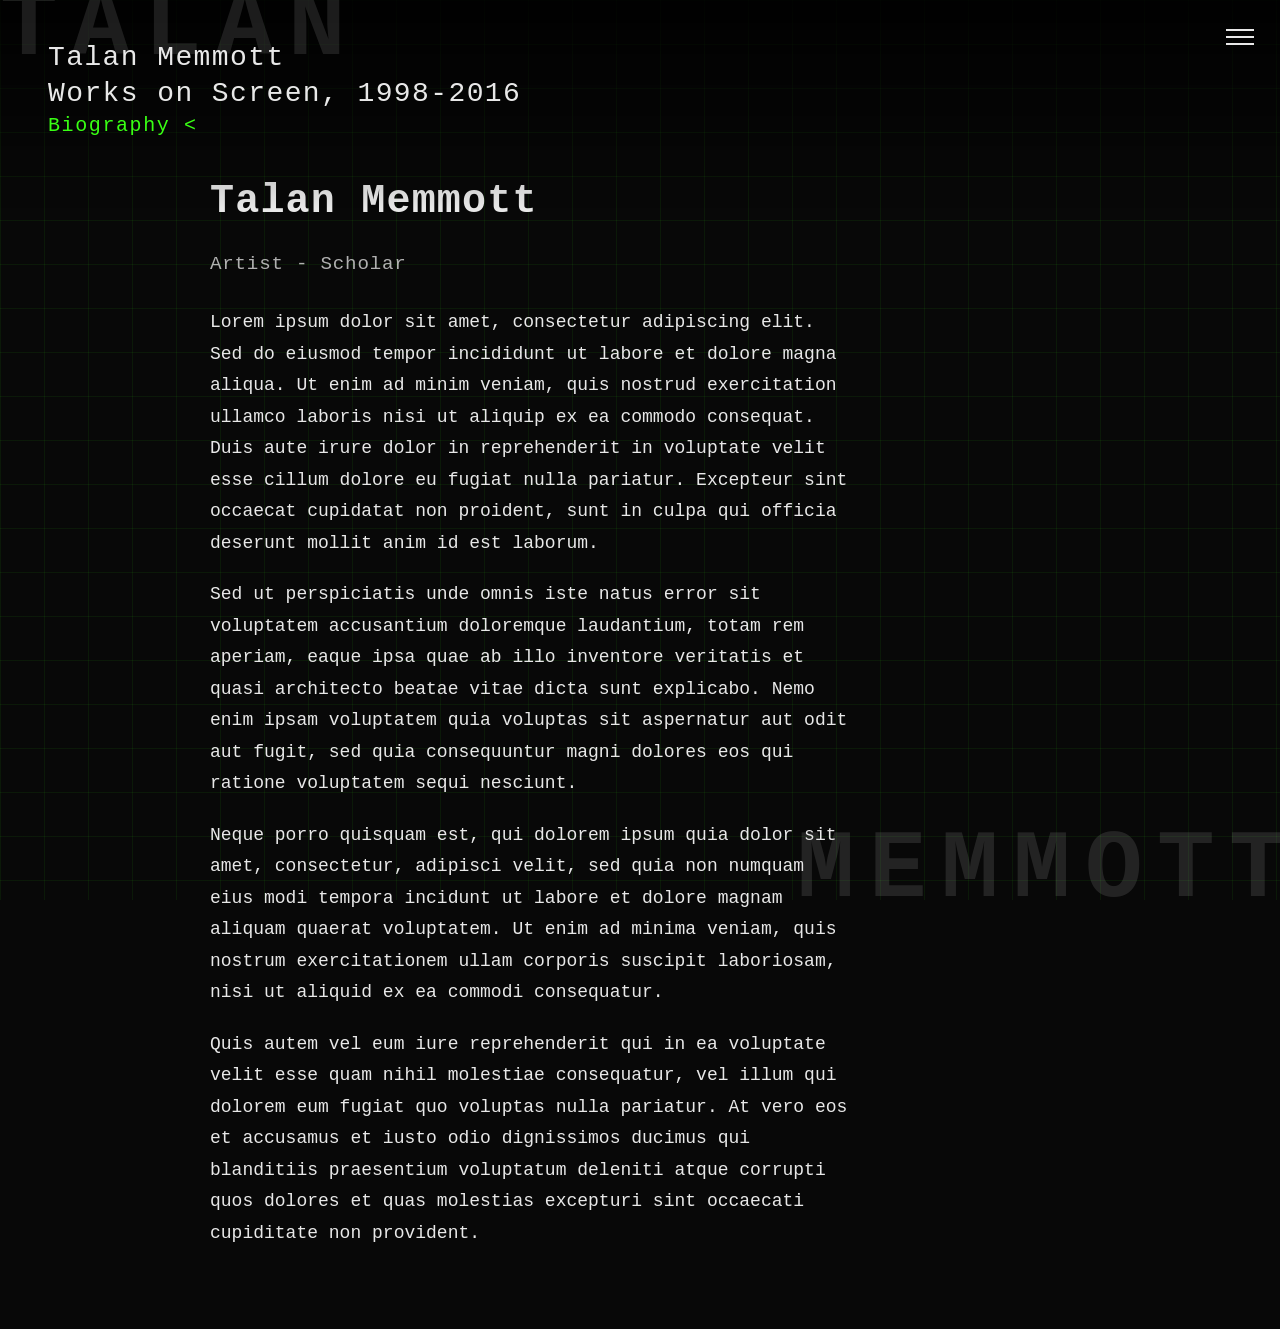
==== biography.html @ b7317182 "Expanded" ====
<!DOCTYPE html>
<html lang="en">

<head>
	<meta charset="utf-8">
	<title>Biography | Talan Memmott: Works on Screen, 1998-2016 | The NEXT</title>
	<meta name="description"
		content="Biography of Talan Memmott, net artist and electronic literature pioneer, from the exhibition held by The NEXT.">
	<meta name="viewport" content="width=device-width, initial-scale=1">
	<link rel="stylesheet" type="text/css" href="css/reset.css">
	<link rel="stylesheet" type="text/css" href="css/styles.css">
</head>

<body class="page-statement">

	<div class="bg-layer bg-grid" aria-hidden="true"></div>
	<div class="bg-texture" aria-hidden="true"></div>

	<header>
		<div class="header-titles">
			<h1><a href="index.html" class="sr-only">Talan Memmott: exhibition home</a></h1>
		</div>
		<div class="landing-talan" aria-hidden="true"><a href="index.html" class="landing-talan-link" tabindex="-1"><span class="talan-word">Talan</span><span class="landing-subtitle"><span class="subtitle-name">Talan Memmott</span>Works on Screen, 1998-2016</span></a><span class="subtitle-page">Biography</span></div>
		<div class="landing-memmott" aria-hidden="true">Memmott</div>
		<button class="nav-toggle" id="nav-toggle" aria-label="Open menu" aria-expanded="false">
			<span class="bar"></span>
			<span class="bar"></span>
			<span class="bar"></span>
		</button>
	</header>

	<main class="statement-main">

		<h2 class="work-title">Talan Memmott</h2>
		<p class="curatorial-byline">Artist - Scholar</p>

		<div class="curatorial-body">
			<p>Lorem ipsum dolor sit amet, consectetur adipiscing elit. Sed do eiusmod tempor incididunt ut labore et dolore magna aliqua. Ut enim ad minim veniam, quis nostrud exercitation ullamco laboris nisi ut aliquip ex ea commodo consequat. Duis aute irure dolor in reprehenderit in voluptate velit esse cillum dolore eu fugiat nulla pariatur. Excepteur sint occaecat cupidatat non proident, sunt in culpa qui officia deserunt mollit anim id est laborum.</p>
			<p>Sed ut perspiciatis unde omnis iste natus error sit voluptatem accusantium doloremque laudantium, totam rem aperiam, eaque ipsa quae ab illo inventore veritatis et quasi architecto beatae vitae dicta sunt explicabo. Nemo enim ipsam voluptatem quia voluptas sit aspernatur aut odit aut fugit, sed quia consequuntur magni dolores eos qui ratione voluptatem sequi nesciunt.</p>
			<p>Neque porro quisquam est, qui dolorem ipsum quia dolor sit amet, consectetur, adipisci velit, sed quia non numquam eius modi tempora incidunt ut labore et dolore magnam aliquam quaerat voluptatem. Ut enim ad minima veniam, quis nostrum exercitationem ullam corporis suscipit laboriosam, nisi ut aliquid ex ea commodi consequatur.</p>
			<p>Quis autem vel eum iure reprehenderit qui in ea voluptate velit esse quam nihil molestiae consequatur, vel illum qui dolorem eum fugiat quo voluptas nulla pariatur. At vero eos et accusamus et iusto odio dignissimos ducimus qui blanditiis praesentium voluptatum deleniti atque corrupti quos dolores et quas molestias excepturi sint occaecati cupiditate non provident.</p>
		</div>

	</main>


	<nav class="site-nav" id="site-nav" aria-label="Site navigation">
		<button class="site-nav-close" id="site-nav-close" aria-label="Close menu"><span class="lb-close-icon" aria-hidden="true">×</span> Close</button>
		<ul class="site-nav-list">
			<li><a href="index.html">Exhibition Home</a></li>
			<li><a href="introduction.html">Introduction</a></li>
			<li><a href="works.html">Works</a></li>
			<li><a href="criticism.html">Criticism</a></li>
			<li><a href="ephemera.html">Ephemera</a></li>
			<li><a href="recordings.html">Recordings</a></li>
			<li><a href="testimonials.html">Testimonials</a></li>
			<li><a href="biography.html">Biography</a></li>
			<li><a href="curatorial-statement.html">Curatorial Statement</a></li>
		</ul>
		<a href="https://the-next.eliterature.org" class="site-nav-external">&lt;&lt; return to The NEXT</a>
	</nav>
	<script src="js/global.js"></script>
</body>

</html>
---- css/styles.css ----
@font-face {
  font-family: 'Anaheim';
  src: url('../fonts/Anaheim-Regular.ttf') format('truetype');
  font-weight: 400;
  font-style: normal;
  font-display: swap;
}

@font-face {
  font-family: 'Anaheim';
  src: url('../fonts/Anaheim-Medium.ttf') format('truetype');
  font-weight: 500;
  font-style: normal;
  font-display: swap;
}

@font-face {
  font-family: 'Anaheim';
  src: url('../fonts/Anaheim-SemiBold.ttf') format('truetype');
  font-weight: 600;
  font-style: normal;
  font-display: swap;
}

@font-face {
  font-family: 'Anaheim';
  src: url('../fonts/Anaheim-Bold.ttf') format('truetype');
  font-weight: 700;
  font-style: normal;
  font-display: swap;
}

@font-face {
  font-family: 'Anaheim';
  src: url('../fonts/Anaheim-ExtraBold.ttf') format('truetype');
  font-weight: 800;
  font-style: normal;
  font-display: swap;
}

:root {
  --bg: #080808;
  --text: #e8e8e8;
  --text-dim: rgba(232, 232, 232, 0.75);
  --green: #39ff14;
  --green-dim: rgba(57, 255, 20, 0.12);
  --green-grid: rgba(57, 255, 20, 0.07);
  --card-bg: rgba(28, 28, 28, 0.95);
  --font: 'Anaheim', 'Courier New', monospace;
  --sidebar-w: 220px;
}

*,
*::before,
*::after {
  box-sizing: border-box;
  margin: 0;
  padding: 0;
}

html {
  font-size: 16px;
}

@media (prefers-reduced-motion: no-preference) {
  html {
    scroll-behavior: smooth;
  }
}

body {
  background-color: var(--bg);
  color: var(--text);
  font-family: var(--font);
  min-height: 100vh;
  overflow-x: hidden;
  position: relative;
  max-width: 1440px;
  margin-left: auto;
  margin-right: auto;
}

@media (min-width: 820px) {
  body {
    height: 100vh;
    overflow: hidden;
  }

  body.page-works {
    height: auto;
    overflow: auto;
  }

  body.page-works .page-layout {
    height: auto;
    padding-top: 8rem;
  }

    body.page-works .main-content {
    height: auto;
    overflow-y: visible;
  }
}

.sr-only {
  position: absolute;
  width: 1px;
  height: 1px;
  padding: 0;
  margin: -1px;
  overflow: hidden;
  clip: rect(0, 0, 0, 0);
  white-space: nowrap;
  border: 0;
}

.bg-layer {
  position: fixed;
  inset: 0;
  pointer-events: none;
  z-index: 0;
  contain: strict;
}

.bg-grid {
  background-image:
    linear-gradient(var(--green-grid) 1px, transparent 1px),
    linear-gradient(90deg, var(--green-grid) 1px, transparent 1px);
  background-size: 44px 44px;
}

.bg-text {
  overflow: hidden;
  display: block;
  opacity: 0.14;
}

.bg-text-col {
  display: none;
}

.bg-text-col:nth-child(2) {
  display: block;
  position: absolute;
  left: 28%;
  top: 0;
  width: 80%;
  padding: 5rem 1.25rem 0;
  font-size: 1rem;
  line-height: 1.6;
  color: var(--text);
  overflow: hidden;
  height: 100vh;
}

@media (min-width: 820px) {
  .bg-text {
    display: grid;
    grid-template-columns: repeat(3, 1fr);
    gap: 0;
    opacity: 0.18;
  }

  .bg-text-col {
    display: flex;
    padding: 0 1.25rem;
    font-size: 1rem;
    line-height: 1.6;
    color: var(--text);
    overflow: hidden;
    height: 100vh;
    align-items: flex-end;
    padding-bottom: 4vh;
  }

  .bg-text-col:nth-child(2) {
    position: static;
    width: auto;
    padding: 0 1.25rem;
    align-items: flex-start;
    padding-top: 7rem;
    opacity: 0.8;
  }

  .bg-text-col:nth-child(3) {
    align-items: center;
    opacity: 0.55;
  }
}


.bg-texture {
  position: fixed;
  inset: 0;
  background: url('../img/texture.jpeg') center center / cover no-repeat;
  mix-blend-mode: lighten;
  opacity: 0.12;
  pointer-events: none;
  z-index: 1;
}

.bg-xy {
  position: fixed;
  left: -0.25rem;
  bottom: 12%;
  top: auto;
  font-size: 9rem;
  font-weight: 700;
  color: var(--green);
  opacity: 0.18;
  letter-spacing: -0.05em;
  pointer-events: none;
  z-index: 0;
  line-height: 1;
}

@media (min-width: 820px) {
  .bg-xy {
    left: 30%;
    bottom: auto;
    top: 52%;
    font-size: 6rem;
    opacity: 0.15;
  }
}

header {
  position: sticky;
  top: 0;
  z-index: 200;
  display: flex;
  align-items: flex-start;
  justify-content: space-between;
  padding: 1.25rem 1.25rem 1rem;
  background: none;
}

header::before {
  content: '';
  position: absolute;
  top: 0;
  left: 0;
  right: 0;
  height: 13rem;
  background: linear-gradient(to bottom, rgba(0, 0, 0, 0.85) 0%, transparent 100%);
  pointer-events: none;
  z-index: -1;
}

.header-titles {
  flex: 1;
}

.header-titles h1 {
  font-size: clamp(2rem, 6vw, 3.75rem);
  font-weight: 500;
  line-height: 1;
  letter-spacing: 0.02em;
  color: var(--text);
}

.header-titles .subtitle {
  font-size: clamp(1.25rem, 3.5vw, 1.375rem);
  font-weight: 400;
  color: var(--text-dim);
  margin-top: 0.3rem;
  letter-spacing: 0.05em;
}

.nav-arrow {
  background: none;
  border: none;
  color: var(--green);
  opacity: 0.45;
  font-family: var(--font);
  font-size: 3.5rem;
  font-weight: 700;
  letter-spacing: -0.05em;
  padding: 0;
  line-height: 1;
  cursor: pointer;
  transition: opacity 0.2s;
  position: fixed;
  top: 5rem;
  right: 0.75rem;
  z-index: 90;
}

.nav-arrow:hover,
.nav-arrow:focus-visible {
  opacity: 0.7;
}

.nav-toggle {
  display: flex;
  flex-direction: column;
  gap: 5px;
  background: none;
  border: none;
  cursor: pointer;
  padding: 0.4rem;
  position: fixed;
  top: 1.4rem;
  right: 1.25rem;
  z-index: 400;
}

.nav-toggle .bar {
  display: block;
  width: 28px;
  height: 2px;
  background: var(--text);
  transition: all 0.25s;
}

.nav-toggle[aria-expanded="true"] .bar:nth-child(1) {
  transform: translateY(7px) rotate(45deg);
}

.nav-toggle[aria-expanded="true"] .bar:nth-child(2) {
  opacity: 0;
}

.nav-toggle[aria-expanded="true"] .bar:nth-child(3) {
  transform: translateY(-7px) rotate(-45deg);
}

/* Site navigation overlay */
.site-nav {
  display: flex;
  flex-direction: column;
  justify-content: center;
  position: fixed;
  inset: 0;
  z-index: 350;
  background: rgba(0, 0, 0, 0.97);
  padding: 5rem 2.5rem 3rem;
  opacity: 0;
  visibility: hidden;
  pointer-events: none;
  transition: opacity 0.3s ease, visibility 0.3s ease;
}

.site-nav.is-open {
  opacity: 1;
  visibility: visible;
  pointer-events: auto;
}

.site-nav-list {
  list-style: none;
  max-width: 640px;
}

.site-nav-list li {
  border-bottom: 1px solid rgba(255, 255, 255, 0.06);
}

.site-nav-list a {
  display: block;
  padding: 0.75rem 0;
  color: var(--text-dim);
  text-decoration: none;
  font-size: clamp(1.125rem, 3vw, 1.625rem);
  letter-spacing: 0.05em;
  text-transform: uppercase;
  font-family: var(--font);
  transition: color 0.2s;
}

.site-nav-list a:hover,
.site-nav-list a:focus-visible {
  color: var(--text);
}

.site-nav-external {
  display: block;
  margin-top: 2rem;
  color: var(--text-dim);
  text-decoration: none;
  font-size: 1rem;
  letter-spacing: 0.04em;
  font-family: var(--font);
  transition: color 0.2s;
}

.site-nav-external:hover,
.site-nav-external:focus-visible {
  color: var(--text);
}

.site-nav-close {
  position: absolute;
  top: 1.25rem;
  right: 1.25rem;
  background: none;
  border: none;
  color: var(--text-dim);
  font-size: 1rem;
  letter-spacing: 0.04em;
  cursor: pointer;
  font-family: var(--font);
  display: flex;
  align-items: center;
  gap: 0.5rem;
  padding: 0.5rem;
  transition: color 0.2s;
}

.site-nav-close:hover,
.site-nav-close:focus-visible {
  color: var(--text);
}

.site-nav-close .lb-close-icon {
  font-size: 1.5rem;
  line-height: 1;
}

.page-layout {
  position: relative;
  z-index: 10;
  display: block;
}

.sidebar-nav {
  position: fixed;
  top: 0;
  left: 0;
  width: 100%;
  height: 100%;
  background: rgba(8, 8, 8, 0.97);
  z-index: 300;
  padding: 6rem 1.5rem 2rem;
  overflow-y: auto;
  transform: translateX(-100%);
}

body.page-works .sidebar-nav {
  position: static;
  height: auto;
  overflow-y: visible;
  max-height: none;
  transform: none;
}

.sidebar-nav ul {
  list-style: none;
}

.sidebar-nav li {
  border-bottom: 1px solid rgba(255, 255, 255, 0.06);
}

.sidebar-nav a {
  display: block;
  padding: 0.65rem 0;
  color: var(--text-dim);
  text-decoration: none;
  font-size: 1.0625rem;
  letter-spacing: 0.02em;
  transition: color 0.2s;
}

.sidebar-nav a:hover,
.sidebar-nav a:focus-visible {
  color: var(--text);
}

.sidebar-nav .active a {
  color: var(--green);
}

.main-content {
  padding: 2.5rem 1.25rem 3rem;
  position: relative;
  z-index: 160;
}

.work-section {
  max-width: 900px;
  transition: opacity 0.18s ease;
}

.work-title {
  font-size: clamp(1.5rem, 5vw, 2.5rem);
  font-weight: 700;
  margin-bottom: 0;
  color: var(--text);
  letter-spacing: 0.03em;
}

.work-subtitle {
  font-size: 1.5rem;
  color: var(--text);
  opacity: 0.75;
  margin-top: -0.4rem;
  margin-bottom: 0;
}

.work-title + .curatorial-byline {
  margin-top: 0.25rem;
}

.work-subtitle + .curatorial-byline {
  margin-top: 1.75rem;
}

.work-image {
  width: 100%;
  max-width: 100%;
  aspect-ratio: 16/9;
  display: block;
  object-fit: cover;
  border: 1px solid rgba(255, 255, 255, 0.08);
  cursor: pointer;
}

#lightbox {
  display: none;
  position: fixed;
  z-index: 500;
  overflow: hidden;
  background: #000;
  will-change: left, top, width, height;
}

#lb-media-wrap {
  width: 100%;
  height: 100%;
  display: flex;
  align-items: center;
  justify-content: center;
}

#lb-img {
  width: 100%;
  height: 100%;
  object-fit: contain;
  display: block;
  pointer-events: none;
}

#lb-video {
  width: 100%;
  height: 100%;
  object-fit: contain;
  display: none;
  background: #000;
}

#lb-prev,
#lb-next {
  position: absolute;
  top: 50%;
  transform: translateY(-50%);
  background: rgba(8, 8, 8, 0.5);
  border: 1px solid rgba(255, 255, 255, 0.12);
  color: var(--text);
  font-size: 3rem;
  line-height: 1;
  width: 3rem;
  height: 5rem;
  cursor: pointer;
  display: flex;
  align-items: center;
  justify-content: center;
  transition: background 0.15s, color 0.15s;
  padding: 0;
  z-index: 3;
}

#lb-prev {
  left: 1rem;
}

#lb-next {
  right: 1rem;
}

#lb-prev:hover,
#lb-next:hover {
  background: rgba(8, 8, 8, 0.85);
  color: var(--green);
}

#lb-prev[aria-disabled="true"],
#lb-next[aria-disabled="true"] {
  cursor: default;
}

#lightbox-info {
  position: absolute;
  bottom: 2rem;
  left: 2rem;
  background: rgba(8, 8, 8, 0.82);
  border: 1px solid rgba(255, 255, 255, 0.07);
  padding: 1.1rem 2rem 1.1rem 1.4rem;
  max-width: 300px;
  backdrop-filter: blur(6px);
  -webkit-backdrop-filter: blur(6px);
  pointer-events: auto;
  z-index: 3;
}

@media (max-width: 819px) {
  #lightbox-info {
    left: 1rem;
    right: 1rem;
    bottom: 1rem;
    max-width: calc(100% - 2rem);
    pointer-events: auto;
    padding-right: 2rem;
  }
}

#lightbox-title {
  font-size: 1.375rem;
  font-weight: 700;
  color: var(--text);
  margin-bottom: 0.75rem;
  letter-spacing: -0.01em;
}

#lightbox-meta {
  display: flex;
  flex-direction: column;
  gap: 0.55rem;
}

.lb-meta-group {
  display: flex;
  flex-direction: column;
  gap: 0.1rem;
}

.lb-meta-group dt {
  font-size: 1rem;
  letter-spacing: 0.12em;
  text-transform: uppercase;
  color: rgba(255, 255, 255, 0.4);
}

.lb-meta-group dd {
  font-size: 1.0625rem;
  font-weight: 700;
  color: var(--text);
}

#lightbox-close {
  position: absolute;
  top: 1rem;
  right: 1.25rem;
  background: rgba(8, 8, 8, 0.82);
  border: 1px solid rgba(255, 255, 255, 0.25);
  color: rgba(255, 255, 255, 0.85);
  font-size: 1rem;
  font-family: var(--font);
  line-height: 1;
  cursor: pointer;
  padding: 0.35rem 0.75rem;
  opacity: 0;
  transition: background 0.15s, color 0.15s, border-color 0.15s;
  display: flex;
  align-items: center;
  gap: 0.4rem;
  letter-spacing: 0.04em;
  white-space: nowrap;
  z-index: 3;
}

.lb-close-icon {
  font-size: 1.4rem;
  line-height: 0.7;
}

#lightbox-close:hover {
  background: rgba(8, 8, 8, 0.9);
  color: #fff;
  border-color: rgba(255, 255, 255, 0.5);
}

#lightbox-close:focus {
  outline: none;
}

.work-lower {
  display: flex;
  flex-direction: column;
  gap: 1.5rem;
  margin-top: 1.5rem;
}

.work-meta {
  background: var(--card-bg);
  border: 1px solid rgba(255, 255, 255, 0.06);
  padding: 1.25rem 1.5rem;
  width: 100%;
  flex-shrink: 0;
  position: relative;
  z-index: 160;
}

.work-meta dl {
  display: flex;
  flex-direction: column;
  gap: 1rem;
}

.meta-group {
  display: flex;
  flex-direction: column;
  gap: 0.2rem;
}

.work-meta dt {
  font-size: 1rem;
  letter-spacing: 0.12em;
  text-transform: uppercase;
  color: rgba(255, 255, 255, 0.4);
}

.work-meta dd {
  font-size: 1.3rem;
  font-weight: 700;
  color: var(--text);
}

.work-quote-area {
  flex: 1;
}

.work-description {
  font-size: 1.125rem;
  line-height: 1.7;
  color: var(--text);
  margin-bottom: 0.9rem;
}

.work-quote-source {
  font-size: 1rem;
  color: var(--text-dim);
  font-weight: 500;
}

.persistent-footer {
  display: flex;
  justify-content: flex-end;
  align-items: flex-end;
  gap: 1.5rem;
  margin-top: 1.5rem;
  padding-top: 1rem;
}

.return-link {
  display: block;
  margin-top: 2.5rem;
  padding: 0.65rem 0;
  color: var(--text-dim);
  text-decoration: none;
  font-size: 1.0625rem;
  letter-spacing: 0.02em;
  transition: color 0.2s;
  border-top: 1px solid rgba(255, 255, 255, 0.06);
  padding-top: 1rem;
}

.return-link:hover,
.return-link:focus-visible {
  color: var(--text);
  text-decoration: underline;
}

/* Minimal scrollbars */
::-webkit-scrollbar {
  width: 4px;
  height: 4px;
}

::-webkit-scrollbar-track {
  background: transparent;
}

::-webkit-scrollbar-thumb {
  background: rgba(255, 255, 255, 0.15);
  border-radius: 2px;
}

::-webkit-scrollbar-thumb:hover {
  background: rgba(255, 255, 255, 0.3);
}

* {
  scrollbar-width: thin;
  scrollbar-color: rgba(255, 255, 255, 0.15) transparent;
}

.footer-eye {
  display: block;
  width: 80px;
  height: 80px;
  object-fit: cover;
  border-radius: 50%;
}

.work-section.is-transitioning {
  opacity: 0;
}

.curatorial-body {
  max-width: 640px;
  margin-top: 0.5rem;
}

.curatorial-body p {
  font-size: 1.125rem;
  line-height: 1.75;
  color: var(--text);
  margin-bottom: 1.25rem;
}

.curatorial-body p:last-child {
  margin-bottom: 0;
}

.curatorial-body a {
  color: var(--green);
  text-decoration: underline;
  text-underline-offset: 0.2em;
}

.curatorial-body a:hover {
  opacity: 0.75;
}

.curatorial-body h3 {
  font-size: 1rem;
  font-weight: 600;
  color: var(--text);
  margin-top: 2.5rem;
  margin-bottom: 0.5rem;
  letter-spacing: 0.05em;
  text-transform: uppercase;
}

.nav-arrow[disabled] {
  opacity: 0.2;
  cursor: default;
  pointer-events: none;
}

@media (min-width: 820px) {



  :root {
    --header-h: 8rem;
  }

  header {
    position: sticky;
    top: 0;
    left: 0;
    width: 100%;
    height: auto;
    padding: 1.25rem 1.5rem 1rem;
    border-right: none;
    display: flex;
    flex-direction: row;
    justify-content: space-between;
    align-items: flex-start;
    z-index: 200;
  }

  .header-titles h1 {
    font-size: clamp(2rem, 5vw, 3.75rem);
    letter-spacing: -0.02em;
    line-height: 1;
  }

  .header-titles .subtitle {
    font-size: clamp(1rem, 2vw, 1.375rem);
    margin-top: 0.3rem;
    letter-spacing: 0.05em;
  }


  .nav-arrow {
    display: block;
    position: fixed;
    top: 35vh;
    right: 4.5rem;
    font-size: 3rem;
    padding: 0;
    z-index: 200;
  }


  .sidebar-nav {
    position: sticky;
    top: 0;
    width: var(--sidebar-w);
    flex-shrink: 0;
    height: calc(100vh - var(--header-h));
    padding: 1.25rem 1.5rem 2rem;
    border-right: 1px solid rgba(255, 255, 255, 0.05);
    background: transparent;
    overflow-y: auto;
    transform: none;
    z-index: 10;
    align-self: flex-start;
  }

  .page-layout {
    display: flex;
    flex-direction: row;
    align-items: flex-start;
    height: calc(100vh - var(--header-h));
  }

  .main-content {
    flex: 1;
    min-width: 0;
    max-width: 1000px;
    margin-left: auto;
    padding: 2.5rem 3rem 5rem;
    height: calc(100vh - var(--header-h));
    overflow-y: auto;
  }



  .work-section {
    display: grid;
    grid-template-columns: 240px 1fr;
    grid-template-rows: auto auto;
    column-gap: 0;
    row-gap: 0;
    max-width: none;
    overflow: visible;
    align-items: start;
  }


  .work-title {
    grid-column: 1 / -1;
    grid-row: 1;
    margin-bottom: 0;
    padding-right: 1.5rem;
    align-self: start;
    position: relative;
    z-index: 2;
    mix-blend-mode: difference;
    transform: translateY(-55%);
  }


  .work-section figure {
    grid-column: 2;
    grid-row: 1;
    margin: 0;
    margin-left: -40px;
    width: calc(100% + 40px);
    position: relative;
    z-index: 1;
  }

  .work-image {
    width: 100%;
    max-width: 100%;
    display: block;
  }


  .work-lower {
    display: contents;
  }


  .work-meta {
    grid-column: 1;
    grid-row: 2;
    width: auto;
    align-self: start;
    position: relative;
    z-index: 3;
    margin-top: -110px;
  }


  .work-quote-area {
    grid-column: 2;
    grid-row: 2;
    padding-top: 1.5rem;
    padding-left: 2rem;
  }


  .curatorial-byline {
    grid-column: 1 / -1;
    grid-row: 2;
    margin-top: 0;
  }

  .curatorial-body {
    grid-column: 1 / -1;
    grid-row: 3;
    max-width: 640px;
  }


  .persistent-footer {
    position: fixed;
    bottom: 1.75rem;
    right: 1.75rem;
    z-index: 50;
    margin-top: 0;
    padding-top: 0;
    flex-direction: row;
    align-items: center;
    gap: 0;
  }

}

@media (prefers-reduced-motion: reduce) {
  .nav-toggle .bar,
  .site-nav,
  .site-nav-close {
    transition: none;
  }

  .work-section {
    transition: none;
  }
}

:focus-visible {
  outline: 2px solid var(--green);
  outline-offset: 3px;
}

#lb-strip {
  position: absolute;
  bottom: 2rem;
  right: 2rem;
  display: flex;
  gap: 0.5rem;
  align-items: center;
  z-index: 10;
}

.lb-strip-item {
  background: rgba(8, 8, 8, 0.65);
  border: 1px solid rgba(255, 255, 255, 0.18);
  color: rgba(255, 255, 255, 0.55);
  font-family: var(--font);
  font-size: 1rem;
  display: flex;
  align-items: center;
  gap: 0.4rem;
  padding: 0.35rem 0.75rem;
  cursor: pointer;
  transition: background 0.15s, color 0.15s, border-color 0.15s;
  white-space: nowrap;
  letter-spacing: 0.04em;
}

.lb-strip-item:hover {
  background: rgba(8, 8, 8, 0.9);
  color: var(--text);
  border-color: rgba(255, 255, 255, 0.4);
}

.lb-strip-item.is-active {
  border-color: var(--green);
  color: var(--text);
  background: rgba(8, 8, 8, 0.85);
}

.lb-strip-icon {
  font-size: 1rem;
  opacity: 0.7;
  line-height: 1;
}

.lb-strip-item.is-active .lb-strip-icon {
  color: var(--green);
  opacity: 1;
}

.eye-btn {
  background: none;
  border: none;
  padding: 0;
  cursor: pointer;
  display: none;
  flex-shrink: 0;
  border-radius: 50%;
  transition: opacity 0.2s;
}

.eye-btn:hover,
.eye-btn:focus-visible {
  opacity: 0.75;
}

@media (min-width: 820px) {
  .eye-btn {
    display: block;
  }
}

#eye-line {
  display: none;
  position: fixed;
  height: 2px;
  background: var(--green);
  box-shadow: 0 0 8px var(--green), 0 0 2px var(--green);
  pointer-events: none;
  z-index: 49;
  transform: translateY(-50%);
}

#lb-iframe {
  display: none;
  border: 0;
  background: #000;
}

.lb-iframe-fallback {
  position: absolute;
  top: 50%;
  left: 50%;
  transform: translate(-50%, -50%);
  color: var(--text-dim);
  font-size: 1rem;
  text-align: center;
  padding: 1.5rem;
  max-width: 320px;
}

.work-title::selection,
.work-title *::selection {
  background: rgba(255, 255, 255, 0.12);
  color: var(--text);
}

#work-heading:focus {
  outline: none;
}

@media (max-width: 819px) {
  #lb-strip {
    left: 0;
    right: 0;
    bottom: auto;
    top: 1rem;
    width: 100%;
    overflow-x: auto;
    justify-content: flex-start;
    padding: 0 1rem;
    scrollbar-width: none;
  }

  #lightbox-close {
    top: 3.75rem;
    right: 0.75rem;
  }

  #lb-strip::-webkit-scrollbar {
    display: none;
  }

  .page-layout {
    padding-top: 4rem;
  }

  body.page-landing.page-works .landing-main {
    justify-content: flex-start;
    padding-top: 9rem;
  }
}



#lb-info-toggle {
  display: flex;
  position: absolute;
  top: 50%;
  right: 0.75rem;
  transform: translateY(-50%);
  background: none;
  border: none;
  color: var(--text-dim);
  cursor: pointer;
  align-items: center;
  justify-content: center;
  padding: 2px;
  width: 16px;
  height: 16px;
}

#lightbox-info:not(.is-collapsed) #lb-info-toggle {
  top: 0.9rem;
  transform: none;
}

#lb-info-toggle::before {
  content: '';
  display: block;
  width: 7px;
  height: 7px;
  border-right: 2px solid currentColor;
  border-bottom: 2px solid currentColor;
  transform: rotate(45deg) translate(-2px, -2px);
  transition: transform 0.2s;
}

#lb-info-toggle.is-up::before {
  transform: rotate(-135deg) translate(-2px, -2px);
}

#lb-info-toggle:hover {
  color: var(--text);
}

#lightbox-info.is-collapsed {
  width: auto;
  max-width: none;
  padding: 0.4rem 2rem 0.4rem 0.75rem;
}

#lightbox-info.is-collapsed #lightbox-title {
  font-size: 1rem;
  font-weight: 600;
  margin-bottom: 0;
  white-space: nowrap;
  overflow: hidden;
  text-overflow: ellipsis;
  max-width: 220px;
}

#lightbox-info.is-collapsed #lightbox-meta {
  display: none;
}

.curatorial-byline {
  font-size: 1.2rem;
  color: var(--text-dim);
  letter-spacing: 0.04em;
  margin-top: -1.24rem;
  margin-bottom: 2rem;
}

.curatorial-logos {
  display: flex;
  flex-direction: row;
  align-items: center;
  gap: 2rem;
  margin-top: 2.5rem;
  padding-top: 2rem;
  border-top: 1px solid rgba(255, 255, 255, 0.08);
}

.curatorial-logo {
  flex: 1;
  min-width: 0;
  height: 48px;
  object-fit: contain;
  object-position: left center;
  opacity: 0.7;
}

.curatorial-logo:hover {
  opacity: 1;
}

/* ── Landing page ──────────────────────────────────────────────────── */

.page-landing {
  min-height: 100vh;
  display: flex;
  flex-direction: column;
}

.page-landing header {
  background: none;
  padding: 1.25rem 1.25rem 1rem;
  position: relative;
  z-index: 200;
}

.landing-main {
  flex: 1;
  display: flex;
  flex-direction: column;
  align-items: center;
  justify-content: center;
  gap: 3rem;
  padding: 4rem 1.25rem 2rem;
  position: relative;
  z-index: 10;
  pointer-events: none;
}

.landing-main > * {
  pointer-events: auto;
}

.landing-grid {
  display: grid;
  grid-template-columns: repeat(4, 1fr);
  gap: 1rem;
  list-style: none;
  width: 100%;
  max-width: 780px;
}

@media (max-width: 600px) {
  .landing-grid {
    grid-template-columns: repeat(2, 1fr);
  }
}

#criticism-article {
  transition: opacity 0.18s ease;
}

#criticism-article.is-transitioning {
  opacity: 0;
}

[tabindex="-1"]:focus {
  outline: none;
}

.landing-talan-link {
  display: block;
  pointer-events: auto;
  cursor: pointer;
  color: inherit;
  text-decoration: none;
}

.recordings-grid {
  display: grid;
  grid-template-columns: repeat(3, 1fr);
  gap: 1rem;
  width: 100%;
}

@media (max-width: 600px) {
  .recordings-grid {
    grid-template-columns: 1fr;
  }
}

.recording-embed {
  width: 100%;
  aspect-ratio: 16 / 9;
  display: block;
  border: 0;
  background: #000;
}

.criticism-embed {
  width: 100%;
  height: 75vh;
  min-height: 500px;
  display: block;
  border: 0;
}

.intro-video-wrap {
  width: 100%;
  max-width: 780px;
}

.video-figure {
  margin: 0;
}

.video-figure figcaption {
  padding: 0.5rem 0 0;
  font-size: 1rem;
  color: var(--text-dim);
  letter-spacing: 0.03em;
}

.testimonials-grid {
  display: grid;
  grid-template-columns: repeat(3, 1fr);
  gap: 1rem;
  width: 100%;
}

@media (max-width: 600px) {
  .testimonials-grid {
    grid-template-columns: 1fr;
  }
}

.landing-card {
  display: flex;
  flex-direction: column;
  align-items: center;
  gap: 0.5rem;
  padding: 1.25rem 1.5rem 1.375rem;
  text-decoration: none;
}

.landing-card:hover,
.landing-card:focus-visible {
  outline: none;
}

.landing-card:hover .landing-label,
.landing-card:focus-visible .landing-label {
  color: var(--green);
  letter-spacing: 0.18em;
}

.landing-icon {
  display: block;
  width: 100%;
  height: 120px;
  object-fit: contain;
  object-position: bottom center;
  filter: brightness(0) saturate(100%) invert(67%) sepia(84%) saturate(700%) hue-rotate(74deg) brightness(106%);
}

.landing-label {
  display: block;
  font-size: 1.125rem;
  font-weight: 500;
  color: var(--text);
  letter-spacing: 0.04em;
  font-family: var(--font);
  transition: color 0.2s, letter-spacing 0.3s;
  margin-top: 0.75rem;
}

/* Curatorial statement standalone page */
.page-statement {
  min-height: 100vh;
  display: flex;
  flex-direction: column;
  overflow-y: auto;
  height: auto;
}

.statement-main {
  position: relative;
  z-index: 10;
  max-width: 900px;
  margin: 0 auto;
  padding: 9rem 1.25rem 5rem;
  width: 100%;
  flex: 1;
}

@media (min-width: 820px) {
  .statement-main {
    padding-top: 10.5rem;
  }
}

.landing-talan,
.landing-memmott {
  display: none;
  position: fixed;
  font-size: clamp(3rem, 8vw, 6rem);
  font-weight: 800;
  text-transform: uppercase;
  line-height: 1;
  letter-spacing: 0.15em;
  color: rgba(232, 232, 232, 0.12);
  font-family: var(--font);
  z-index: 0;
  pointer-events: none;
}

.landing-talan {
  top: -0.2em;
  left: 0;
  position: fixed;
}

.talan-word {
  display: inline-block;
  position: relative;
  z-index: 0;
}

.landing-subtitle {
  position: absolute;
  top: 72%;
  left: 1.25rem;
  transform: translateY(-10px);
  z-index: 1;
  white-space: nowrap;
  font-size: clamp(1.25rem, 2.5vw, 1.75rem);
  font-weight: 400;
  color: var(--text);
  letter-spacing: 0.05em;
  line-height: 1.3;
  text-transform: none;
  opacity: 1;
}

.subtitle-name {
  display: block;
}

.subtitle-page {
  position: absolute;
  top: calc(72% - 10px + clamp(3.25rem, 6.5vw, 4.55rem));
  left: 1.25rem;
  color: var(--green);
  font-size: clamp(1rem, 1.75vw, 1.25rem);
  font-weight: 400;
  letter-spacing: 0.08em;
  white-space: nowrap;
  text-transform: none;
  line-height: 1.3;
}

.subtitle-page::after {
  content: ' <';
}

.landing-memmott {
  bottom: -0.2em;
  right: -0.22em;
}

.page-landing .landing-talan,
.page-landing .landing-memmott,
.page-statement .landing-talan,
.page-statement .landing-memmott,
.page-works .landing-talan,
.page-works .landing-memmott {
  display: block;
}

@media (min-width: 820px) {
  .page-landing .persistent-footer {
    bottom: 6.5rem;
  }

  .page-landing header {
    padding: 0;
  }

  .landing-main {
    padding: 2rem 1.25rem;
  }

  .landing-subtitle {
    left: 48px;
  }

  .subtitle-page {
    left: 48px;
  }
}

/* ── Ephemera page ──────────────────────────────────────────────────── */

.ephemera-main {
  position: relative;
  z-index: 10;
  min-height: 100vh;
  display: flex;
  flex-direction: row;
  align-items: center;
  gap: 0;
  padding: 4rem 0 3rem;
}

.ephemera-swiper {
  flex: 1;
  min-width: 0;
  overflow-x: hidden;
  overflow-y: visible;
  list-style: none;
  -webkit-mask-image: linear-gradient(to right, transparent, black 22%, black 78%, transparent);
  mask-image: linear-gradient(to right, transparent, black 22%, black 78%, transparent);
}

.ephemera-swiper .swiper-wrapper {
  list-style: none;
}

.ephemera-swiper .swiper-slide {
  width: auto;
}

.ep-card {
  background: none;
  border: none;
  cursor: pointer;
  padding: 0;
  display: flex;
  flex-direction: column;
  align-items: center;
  font-family: var(--font);
}

.ep-card:focus-visible {
  outline: 2px solid var(--green);
  outline-offset: 4px;
}

.ep-card-img-wrap {
  display: flex;
  align-items: flex-end;
  justify-content: center;
}

.ep-card-img {
  height: 20rem;
  width: auto;
  max-width: 75vw;
  display: block;
}

@media (min-width: 820px) {
  .ep-card-img {
    height: 25rem;
    max-width: 50vw;
  }
}

.ep-card-label {
  display: block;
  padding: 0.65rem 0 0;
  font-size: 1rem;
  color: var(--text-dim);
  letter-spacing: 0.03em;
  text-align: center;
}

.ep-swiper-btn {
  flex-shrink: 0;
  background: none;
  border: none;
  color: var(--green);
  font-family: var(--font);
  font-size: 2.5rem;
  font-weight: 700;
  letter-spacing: -0.05em;
  cursor: pointer;
  opacity: 0.45;
  padding: 0.25rem 0.35rem;
  transition: opacity 0.2s;
  line-height: 1;
}

.ep-swiper-btn:hover,
.ep-swiper-btn:focus-visible {
  opacity: 0.8;
  outline: none;
}

/* Ephemera modal */
#ep-modal {
  position: fixed;
  inset: 0;
  z-index: 500;
  background: rgba(0, 0, 0, 0.97);
  opacity: 0;
  visibility: hidden;
  pointer-events: none;
  transition: opacity 0.25s ease, visibility 0.25s ease;
}

#ep-modal.is-open {
  opacity: 1;
  visibility: visible;
  pointer-events: auto;
}

#ep-modal-stage {
  width: 100%;
  height: 100%;
  display: flex;
  align-items: center;
  justify-content: center;
  perspective: 1200px;
}

#ep-modal-inner {
  display: flex;
  align-items: center;
  justify-content: center;
  max-width: 90vw;
  max-height: 82vh;
}

#ep-modal-img {
  max-width: 90vw;
  max-height: 82vh;
  object-fit: contain;
  display: block;
  pointer-events: none;
}

#ep-modal-close {
  position: absolute;
  top: 1rem;
  right: 1.25rem;
  background: rgba(8, 8, 8, 0.82);
  border: 1px solid rgba(255, 255, 255, 0.25);
  color: rgba(255, 255, 255, 0.85);
  font-size: 1rem;
  font-family: var(--font);
  cursor: pointer;
  padding: 0.35rem 0.75rem;
  display: flex;
  align-items: center;
  gap: 0.4rem;
  letter-spacing: 0.04em;
  z-index: 3;
  transition: background 0.15s, color 0.15s, border-color 0.15s;
}

#ep-modal-close:hover {
  background: rgba(8, 8, 8, 0.9);
  color: #fff;
  border-color: rgba(255, 255, 255, 0.5);
}

#ep-modal-close:focus {
  outline: none;
}

#ep-modal-info {
  position: absolute;
  bottom: 2rem;
  left: 2rem;
  background: rgba(8, 8, 8, 0.82);
  border: 1px solid rgba(255, 255, 255, 0.07);
  padding: 0.9rem 1.25rem;
  backdrop-filter: blur(6px);
  -webkit-backdrop-filter: blur(6px);
  pointer-events: auto;
  z-index: 3;
}

#ep-modal-title {
  font-size: 1.2rem;
  font-weight: 700;
  color: var(--text);
  letter-spacing: -0.01em;
}

#ep-modal-views {
  position: absolute;
  bottom: 2rem;
  right: 2rem;
  display: flex;
  gap: 0.5rem;
  z-index: 3;
}

@media (max-width: 819px) {
  #ep-modal-views {
    top: 1rem;
    bottom: auto;
    left: 0;
    right: 0;
    width: 100%;
    justify-content: flex-start;
    padding: 0 1rem;
  }

  #ep-modal-close {
    top: 3.75rem;
    right: 0.75rem;
  }

  #ep-modal-info {
    left: 1rem;
    right: 1rem;
    bottom: 1rem;
  }
}

@media (prefers-reduced-motion: reduce) {
  #ep-modal {
    transition: none;
  }
}
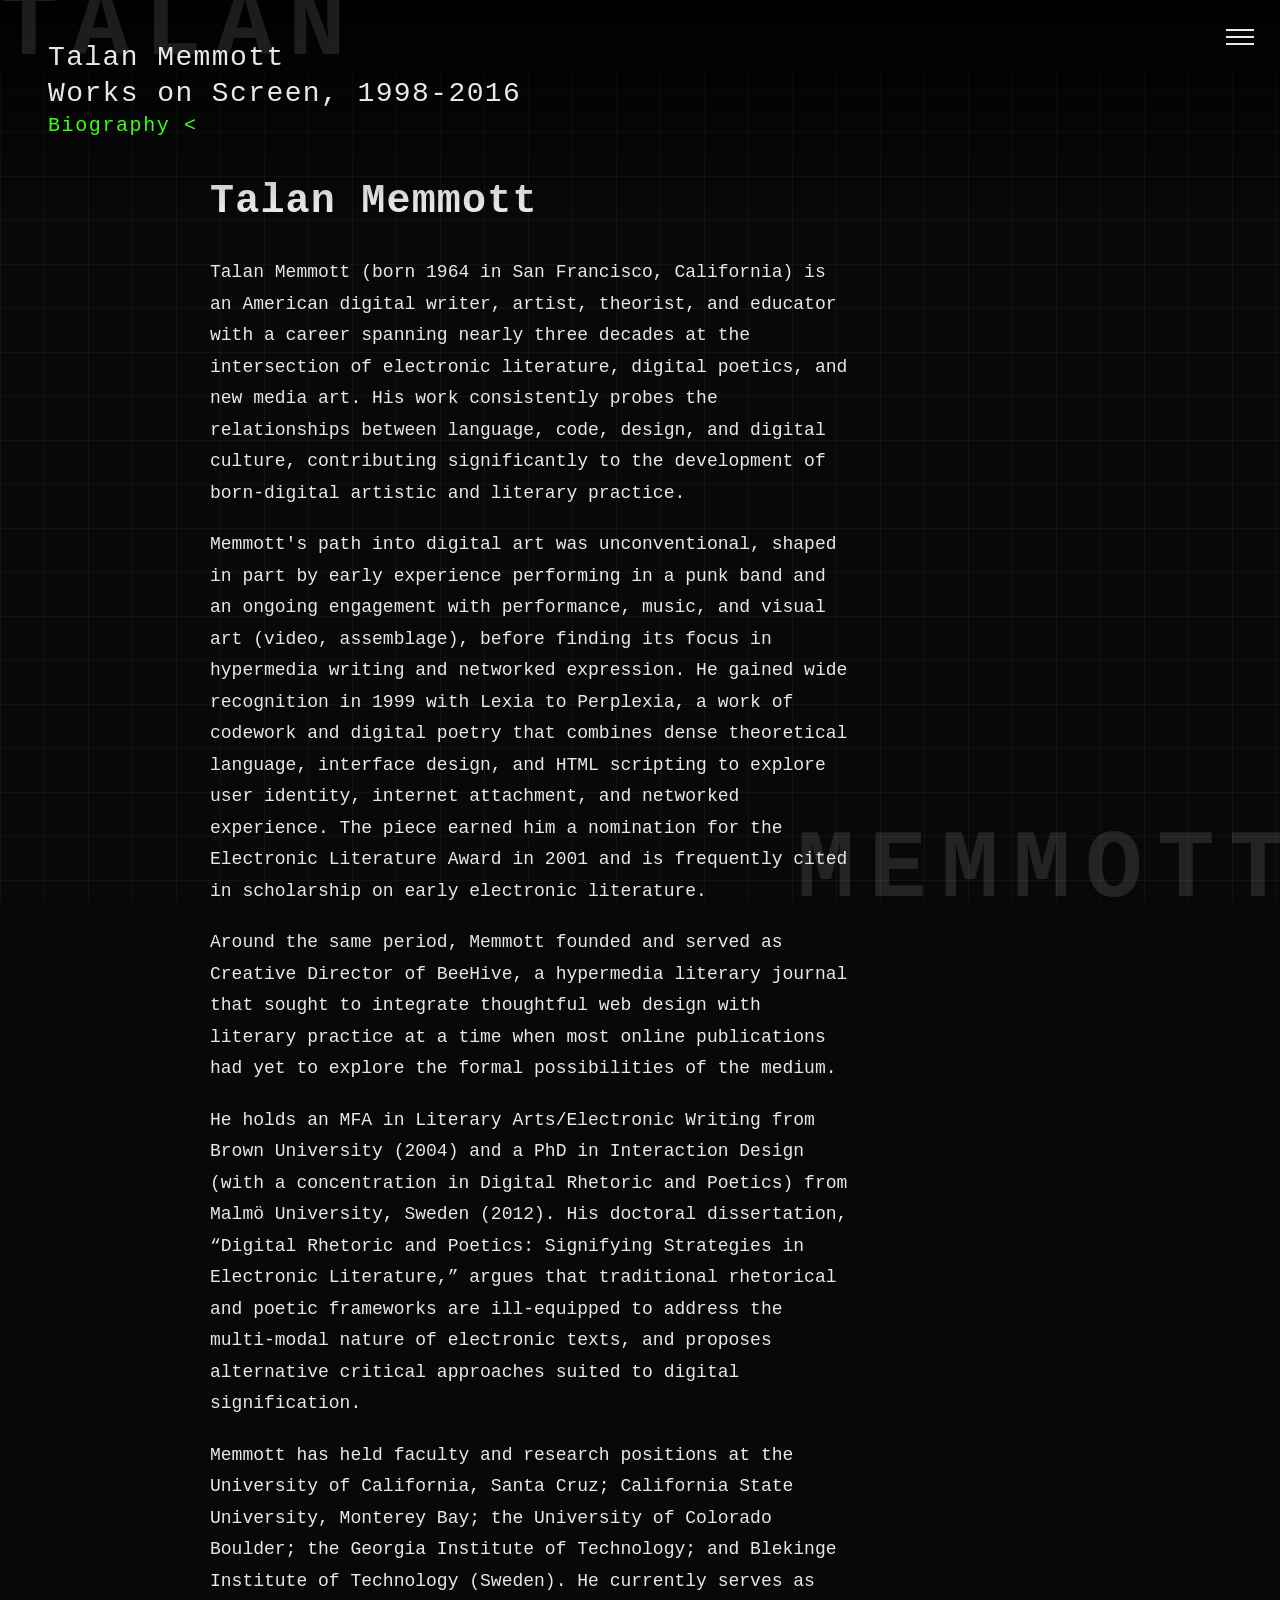
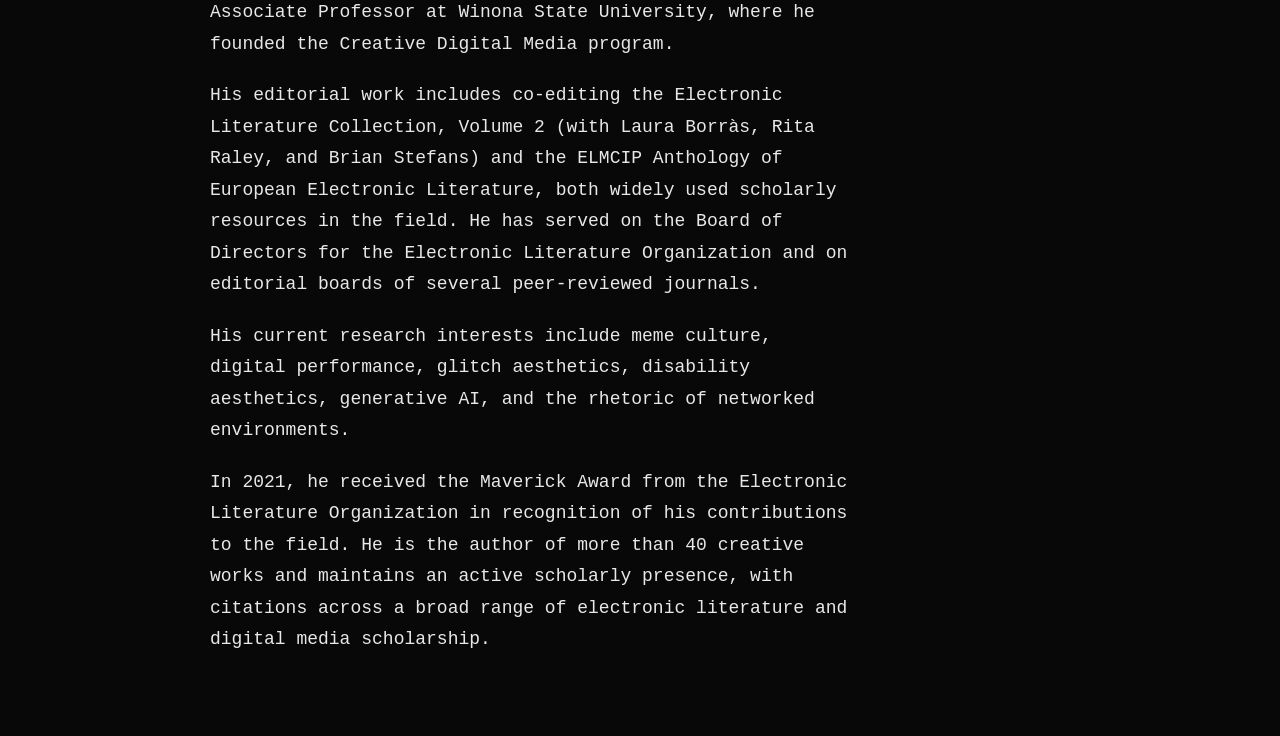
==== commit 672fabfd: "Added metadata, ephemera captions, biography, and updated curatorial statement." ====
--- a/biography.html
+++ b/biography.html
@@ -18,9 +18,12 @@
 
 	<header>
 		<div class="header-titles">
-			<h1><a href="index.html" class="sr-only">Talan Memmott: exhibition home</a></h1>
+			<h1><a href="index.html" class="sr-only">Biography</a></h1>
 		</div>
-		<div class="landing-talan" aria-hidden="true"><a href="index.html" class="landing-talan-link" tabindex="-1"><span class="talan-word">Talan</span><span class="landing-subtitle"><span class="subtitle-name">Talan Memmott</span>Works on Screen, 1998-2016</span></a><span class="subtitle-page">Biography</span></div>
+		<div class="landing-talan" aria-hidden="true"><a href="index.html" class="landing-talan-link"
+				tabindex="-1"><span class="talan-word">Talan</span><span class="landing-subtitle"><span
+						class="subtitle-name">Talan Memmott</span>Works on Screen, 1998-2016</span></a><span
+				class="subtitle-page">Biography</span></div>
 		<div class="landing-memmott" aria-hidden="true">Memmott</div>
 		<button class="nav-toggle" id="nav-toggle" aria-label="Open menu" aria-expanded="false">
 			<span class="bar"></span>
@@ -32,20 +35,59 @@
 	<main class="statement-main">
 
 		<h2 class="work-title">Talan Memmott</h2>
-		<p class="curatorial-byline">Artist - Scholar</p>
 
 		<div class="curatorial-body">
-			<p>Lorem ipsum dolor sit amet, consectetur adipiscing elit. Sed do eiusmod tempor incididunt ut labore et dolore magna aliqua. Ut enim ad minim veniam, quis nostrud exercitation ullamco laboris nisi ut aliquip ex ea commodo consequat. Duis aute irure dolor in reprehenderit in voluptate velit esse cillum dolore eu fugiat nulla pariatur. Excepteur sint occaecat cupidatat non proident, sunt in culpa qui officia deserunt mollit anim id est laborum.</p>
-			<p>Sed ut perspiciatis unde omnis iste natus error sit voluptatem accusantium doloremque laudantium, totam rem aperiam, eaque ipsa quae ab illo inventore veritatis et quasi architecto beatae vitae dicta sunt explicabo. Nemo enim ipsam voluptatem quia voluptas sit aspernatur aut odit aut fugit, sed quia consequuntur magni dolores eos qui ratione voluptatem sequi nesciunt.</p>
-			<p>Neque porro quisquam est, qui dolorem ipsum quia dolor sit amet, consectetur, adipisci velit, sed quia non numquam eius modi tempora incidunt ut labore et dolore magnam aliquam quaerat voluptatem. Ut enim ad minima veniam, quis nostrum exercitationem ullam corporis suscipit laboriosam, nisi ut aliquid ex ea commodi consequatur.</p>
-			<p>Quis autem vel eum iure reprehenderit qui in ea voluptate velit esse quam nihil molestiae consequatur, vel illum qui dolorem eum fugiat quo voluptas nulla pariatur. At vero eos et accusamus et iusto odio dignissimos ducimus qui blanditiis praesentium voluptatum deleniti atque corrupti quos dolores et quas molestias excepturi sint occaecati cupiditate non provident.</p>
+			<p>Talan Memmott (born 1964 in San Francisco, California) is an American digital writer, artist, theorist,
+				and educator with a career spanning nearly three decades at the intersection of electronic literature,
+				digital poetics, and new media art. His work consistently probes the relationships between language,
+				code, design, and digital culture, contributing significantly to the development of born-digital
+				artistic and literary practice.</p>
+			<p>Memmott's path into digital art was unconventional, shaped in part by early experience performing in a
+				punk band and an ongoing engagement with performance, music, and visual art (video, assemblage), before
+				finding its focus in hypermedia writing and networked expression. He gained wide recognition in 1999
+				with Lexia to Perplexia, a work of codework and digital poetry that combines dense theoretical language,
+				interface design, and HTML scripting to explore user identity, internet attachment, and networked
+				experience. The piece earned him a nomination for the Electronic Literature Award in 2001 and is
+				frequently cited in scholarship on early electronic literature.</p>
+			<p>Around the same period, Memmott founded and served as Creative Director of BeeHive, a hypermedia literary
+				journal that sought to integrate thoughtful web design with literary practice at a time when most online
+				publications had yet to explore the formal possibilities of the medium.</p>
+			<p>He holds an MFA in Literary Arts/Electronic Writing from Brown University (2004) and a PhD in Interaction
+				Design (with a concentration in Digital Rhetoric and Poetics) from Malmö University, Sweden (2012). His
+				doctoral dissertation, “Digital Rhetoric and Poetics: Signifying Strategies in Electronic Literature,”
+				argues that traditional rhetorical and poetic frameworks are ill-equipped to address the multi-modal
+				nature of electronic texts, and proposes alternative critical approaches suited to digital
+				signification.</p>
+			<p>
+				Memmott has held faculty and research positions at the University of California, Santa Cruz; California
+				State University, Monterey Bay; the University of Colorado Boulder; the Georgia Institute of Technology;
+				and Blekinge Institute of Technology (Sweden). He currently serves as Associate Professor at Winona
+				State University, where he founded the Creative Digital Media program.
+			</p>
+			<p>
+				His editorial work includes co-editing the Electronic Literature Collection, Volume 2 (with Laura
+				Borràs, Rita Raley, and Brian Stefans) and the ELMCIP Anthology of European Electronic Literature, both
+				widely used scholarly resources in the field. He has served on the Board of Directors for the Electronic
+				Literature Organization and on editorial boards of several peer-reviewed journals.
+			</p>
+			<p>
+				His current research interests include meme culture, digital performance, glitch aesthetics, disability
+				aesthetics, generative AI, and the rhetoric of networked environments.
+			</p>
+			<p>
+				In 2021, he received the Maverick Award from the Electronic Literature Organization in recognition of
+				his contributions to the field. He is the author of more than 40 creative works and maintains an active
+				scholarly presence, with citations across a broad range of electronic literature and digital media
+				scholarship.
+			</p>
 		</div>
 
 	</main>
 
 
 	<nav class="site-nav" id="site-nav" aria-label="Site navigation">
-		<button class="site-nav-close" id="site-nav-close" aria-label="Close menu"><span class="lb-close-icon" aria-hidden="true">×</span> Close</button>
+		<button class="site-nav-close" id="site-nav-close" aria-label="Close menu"><span class="lb-close-icon"
+				aria-hidden="true">×</span> Close</button>
 		<ul class="site-nav-list">
 			<li><a href="index.html">Exhibition Home</a></li>
 			<li><a href="introduction.html">Introduction</a></li>
@@ -62,4 +104,4 @@
 	<script src="js/global.js"></script>
 </body>
 
-</html>
+</html>
--- a/css/styles.css
+++ b/css/styles.css
@@ -659,7 +659,6 @@
   line-height: 1;
   cursor: pointer;
   padding: 0.35rem 0.75rem;
-  opacity: 0;
   transition: background 0.15s, color 0.15s, border-color 0.15s;
   display: flex;
   align-items: center;
@@ -743,7 +742,7 @@
   font-weight: 500;
 }
 
-.persistent-footer {
+.eye-container {
   display: flex;
   justify-content: flex-end;
   align-items: flex-end;
@@ -755,14 +754,13 @@
 .return-link {
   display: block;
   margin-top: 2.5rem;
-  padding: 0.65rem 0;
+  padding: 1rem 0 0.65rem;
   color: var(--text-dim);
   text-decoration: none;
   font-size: 1.0625rem;
   letter-spacing: 0.02em;
   transition: color 0.2s;
   border-top: 1px solid rgba(255, 255, 255, 0.06);
-  padding-top: 1rem;
 }
 
 .return-link:hover,
@@ -1009,7 +1007,7 @@
   }
 
 
-  .persistent-footer {
+  .eye-container {
     position: fixed;
     bottom: 1.75rem;
     right: 1.75rem;
@@ -1082,6 +1080,12 @@
   font-size: 1rem;
   opacity: 0.7;
   line-height: 1;
+}
+
+.lb-strip-label {
+  font-size: 0.75rem;
+  letter-spacing: 0.05em;
+  text-transform: uppercase;
 }
 
 .lb-strip-item.is-active .lb-strip-icon {
@@ -1545,7 +1549,7 @@
 }
 
 @media (min-width: 820px) {
-  .page-landing .persistent-footer {
+  .page-landing .eye-container {
     bottom: 6.5rem;
   }
 
@@ -1740,6 +1744,7 @@
   position: absolute;
   bottom: 2rem;
   left: 2rem;
+  max-width: 26rem;
   background: rgba(8, 8, 8, 0.82);
   border: 1px solid rgba(255, 255, 255, 0.07);
   padding: 0.9rem 1.25rem;
@@ -1754,6 +1759,17 @@
   font-weight: 700;
   color: var(--text);
   letter-spacing: -0.01em;
+}
+
+#ep-modal-caption {
+  margin-top: 0.4rem;
+  font-size: 0.85rem;
+  line-height: 1.4;
+  color: var(--text-muted, rgba(255, 255, 255, 0.7));
+}
+
+#ep-modal-caption:empty {
+  display: none;
 }
 
 #ep-modal-views {
